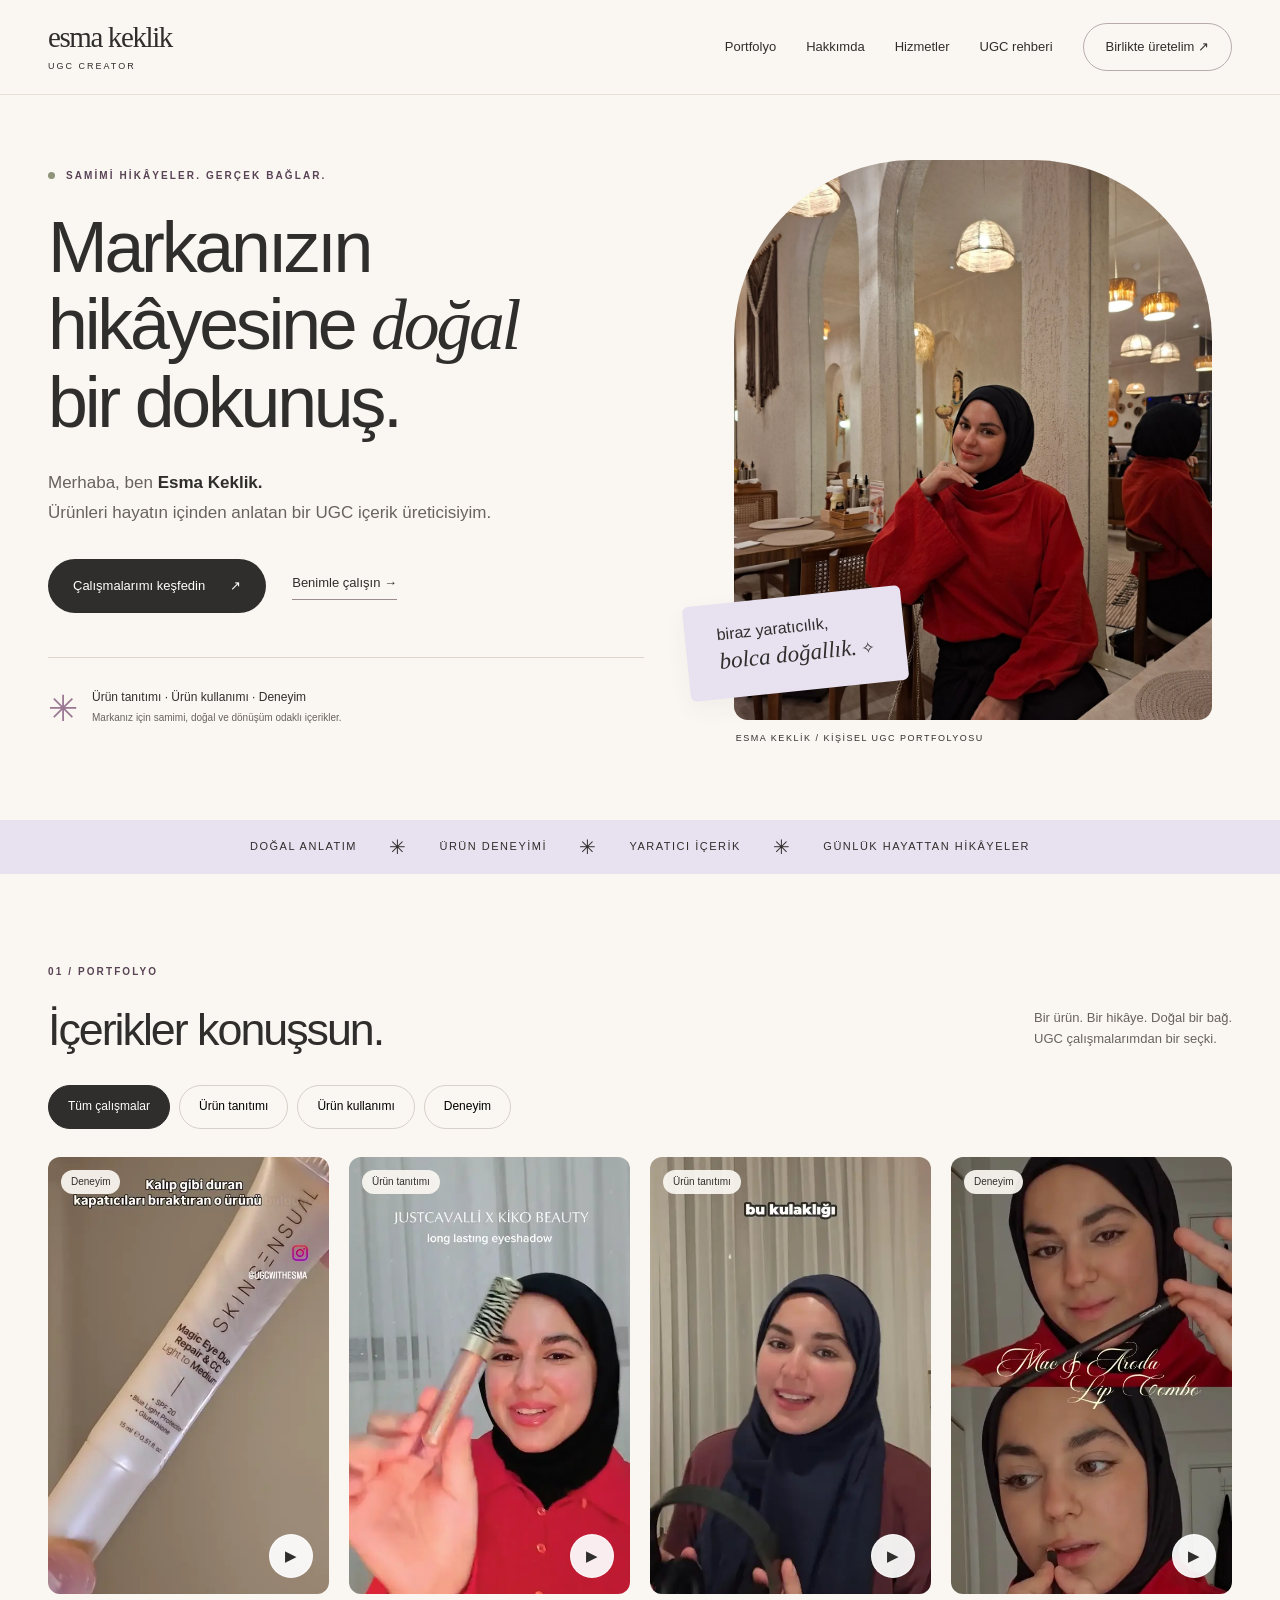
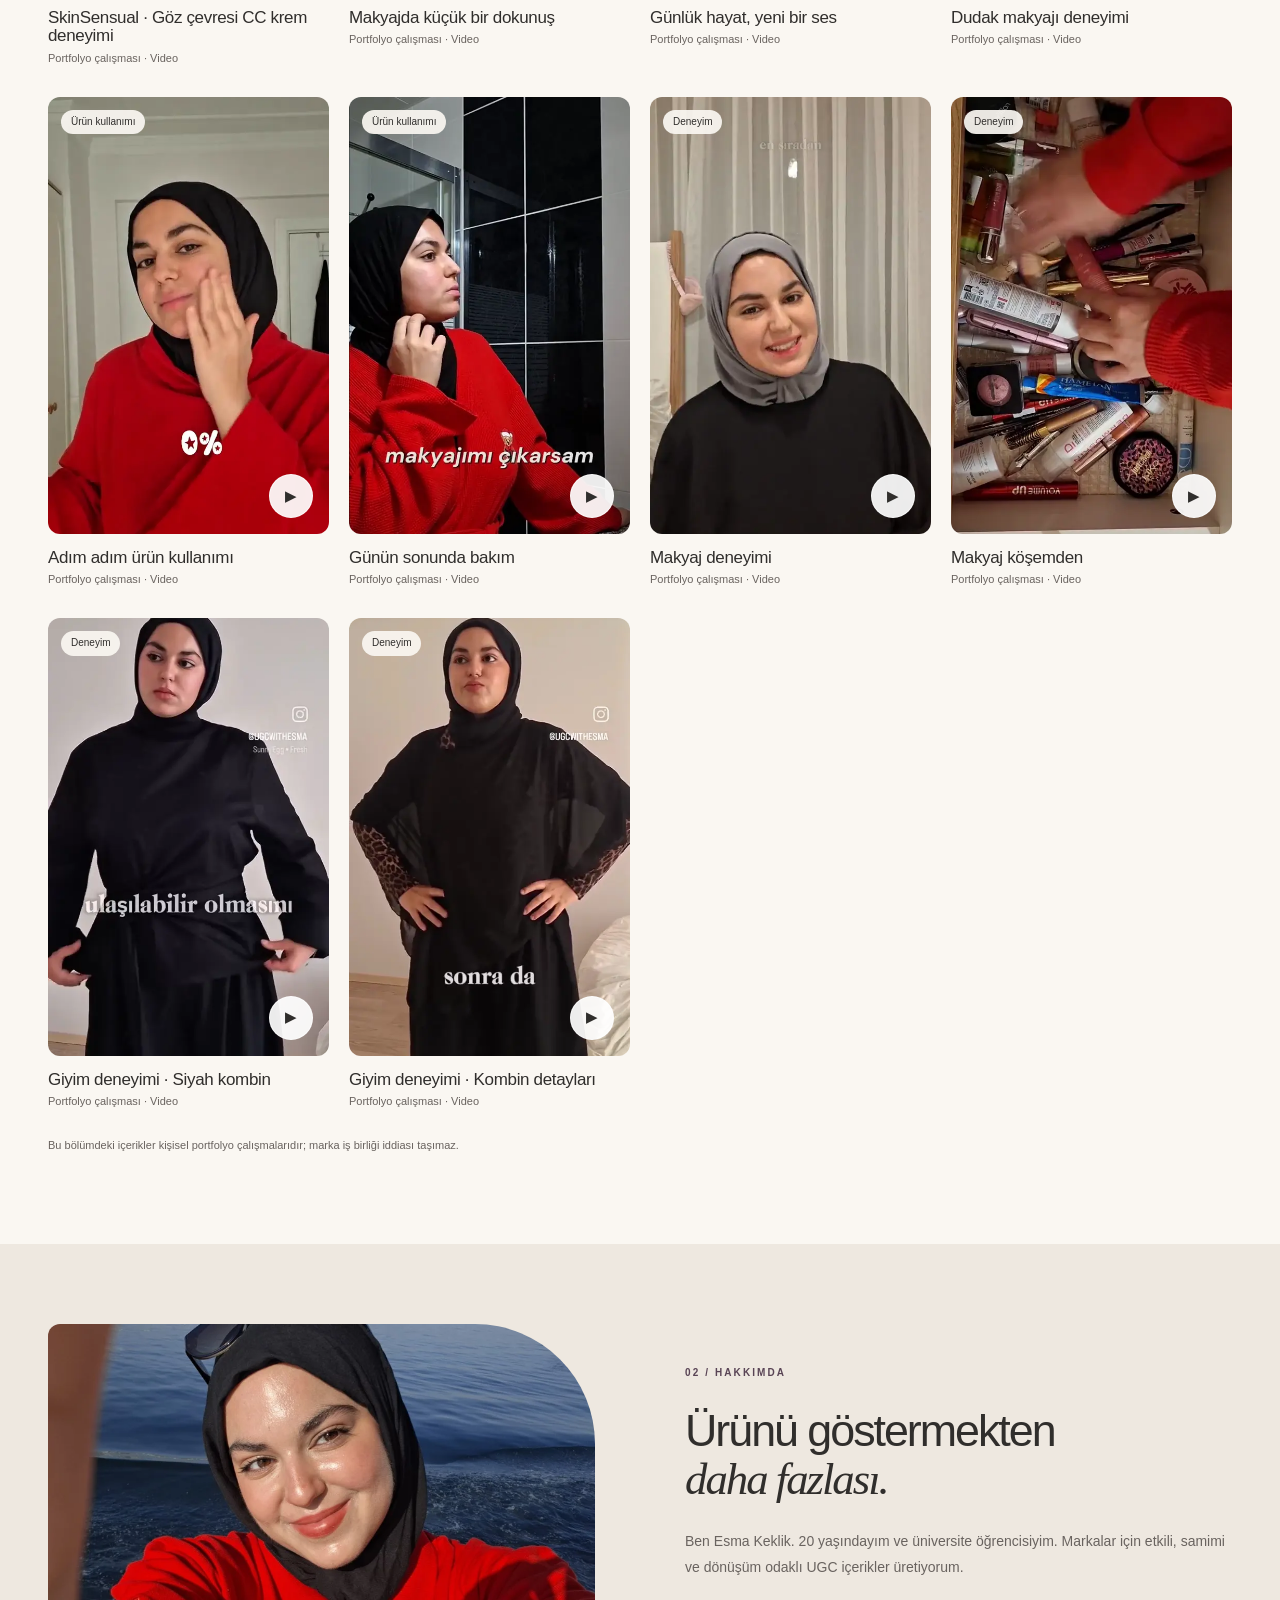
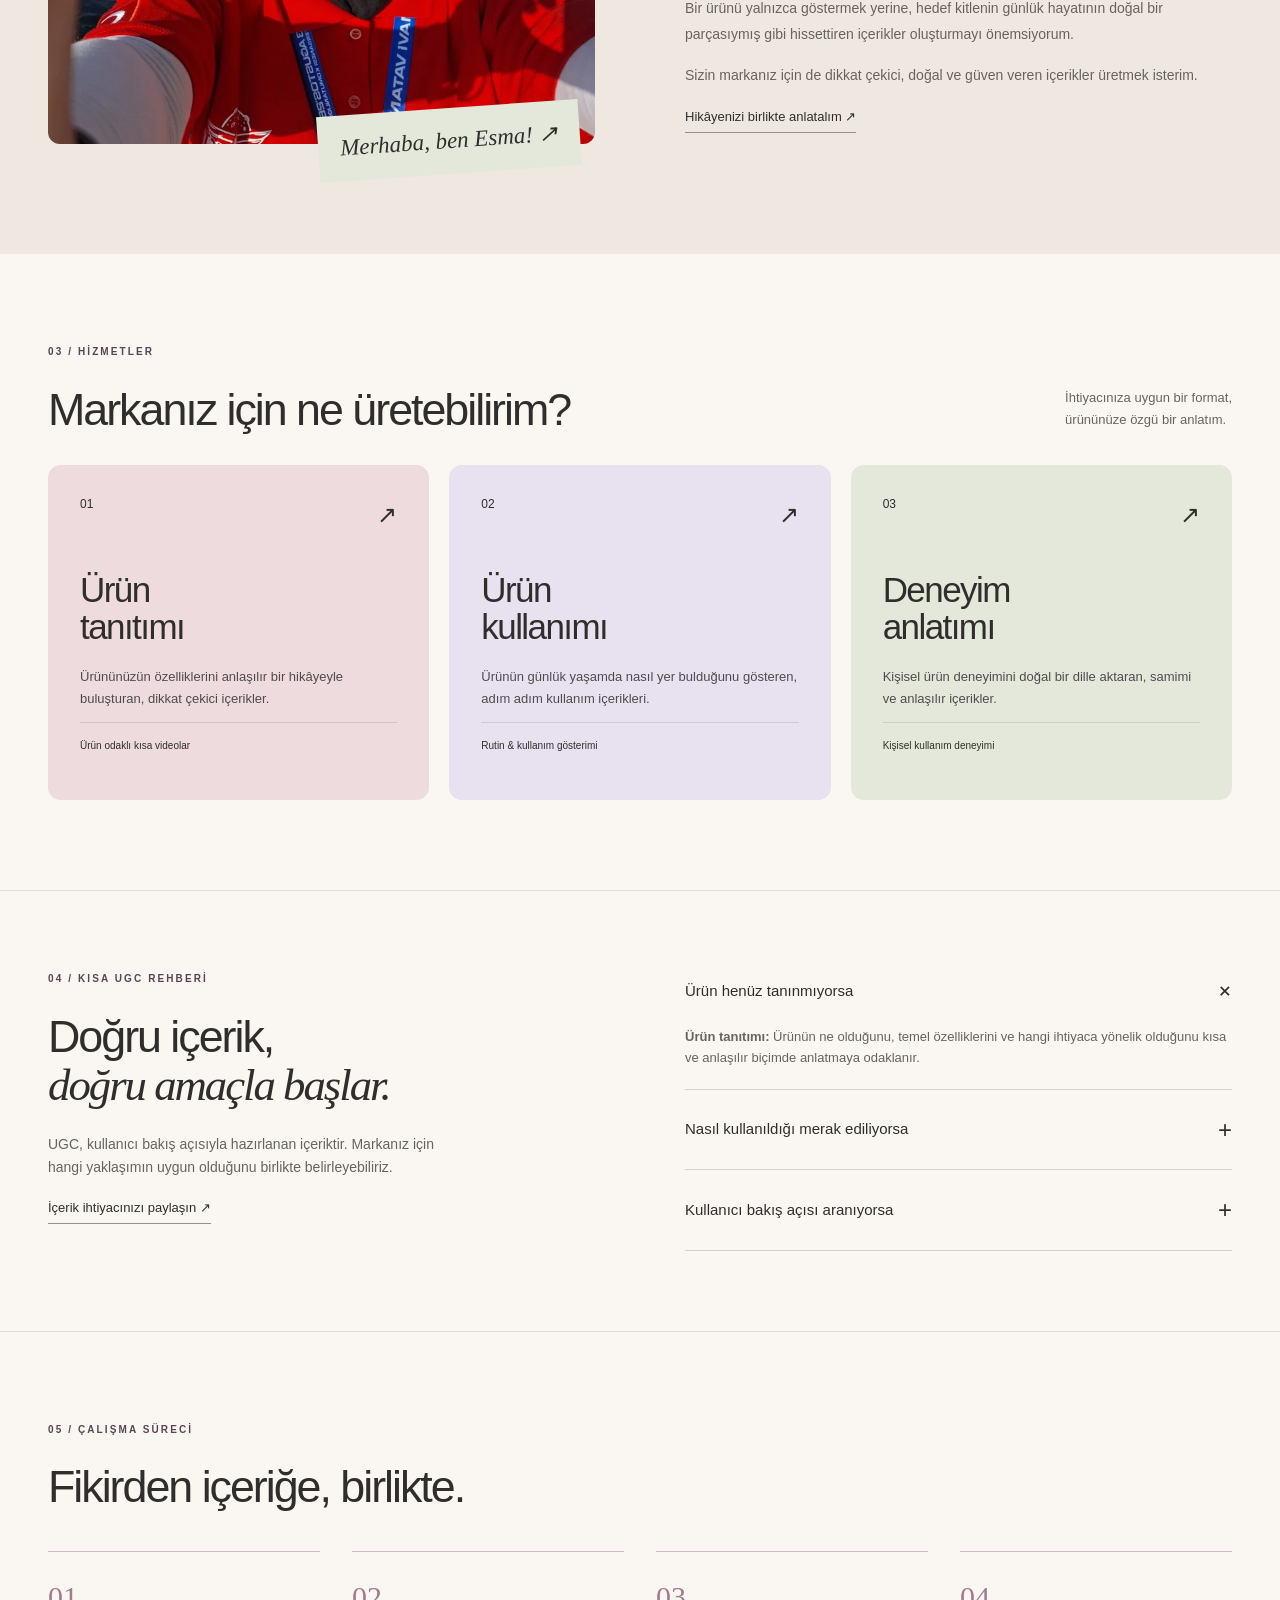
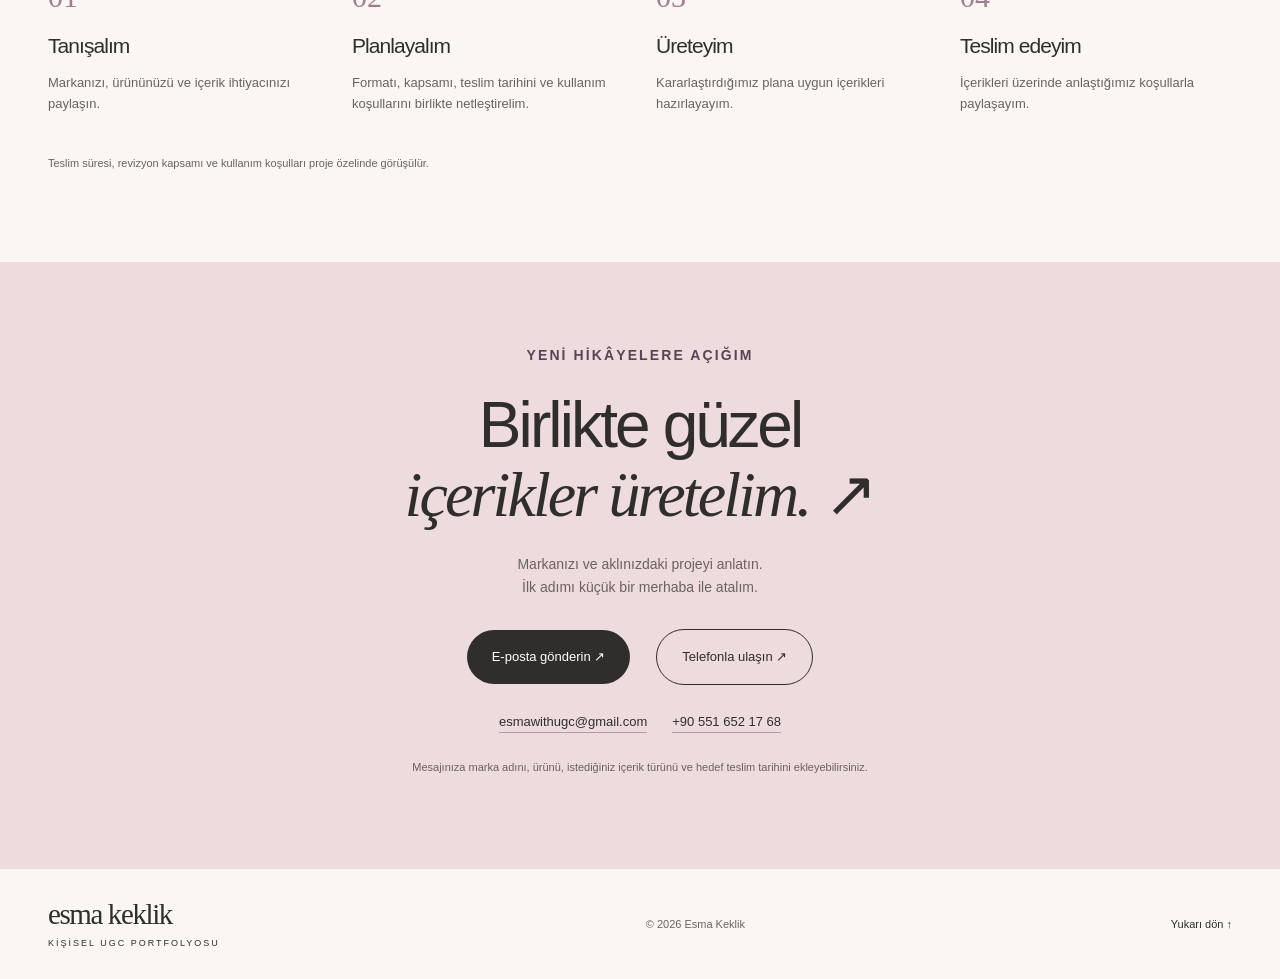
==== index.html @ 694cc9b6 "Publish UGC portfolio directly on GitHub Pages with updated SkinSensual video" ====
<!doctype html>
<html lang="tr"><head><meta charset="utf-8"><meta name="viewport" content="width=device-width, initial-scale=1"><meta name="description" content="Esma Keklik'in kişisel UGC portfolyosu. Doğal ürün tanıtımı, kullanım ve deneyim içerikleri. Çalışmaları inceleyin ve projenizi paylaşın."><meta name="theme-color" content="#faf7f2"><title>Esma Keklik | UGC İçerik Üreticisi</title><link rel="icon" href="data:image/svg+xml,%3Csvg xmlns='http://www.w3.org/2000/svg' viewBox='0 0 60 60'%3E%3Crect width='60' height='60' rx='30' fill='%23e8dbea'/%3E%3Ctext x='30' y='40' text-anchor='middle' font-size='32' fill='%234b3548'%3Ee%3C/text%3E%3C/svg%3E"><link rel="stylesheet" href="style.css"><script src="app.js" defer></script></head><body>
<a class="skip" href="#main">İçeriğe geç</a><header><nav class="wrap" aria-label="Ana menü"><a class="brand" href="#">esma keklik<span>UGC CREATOR</span></a><button id="menu-toggle" class="menu-toggle" aria-expanded="false" aria-controls="menu">Menü <span>☰</span></button><div id="menu" class="menu"><a href="#portfolyo">Portfolyo</a><a href="#hakkimda">Hakkımda</a><a href="#hizmetler">Hizmetler</a><a href="#rehber">UGC rehberi</a><a class="nav-cta" href="#iletisim">Birlikte üretelim ↗</a></div></nav></header>
<main id="main"><section class="hero wrap"><div class="hero-copy"><p class="eyebrow"><span class="dot"></span> SAMİMİ HİKÂYELER. GERÇEK BAĞLAR.</p><h1>Markanızın<br>hikâyesine <em>doğal</em><br>bir dokunuş.</h1><p class="intro">Merhaba, ben <strong>Esma Keklik.</strong><br>Ürünleri hayatın içinden anlatan bir UGC içerik üreticisiyim.</p><div class="actions"><a class="button primary" href="#portfolyo">Çalışmalarımı keşfedin <span>↗</span></a><a class="text-link" href="#iletisim">Benimle çalışın →</a></div><div class="hero-note"><span>✳</span><p>Ürün tanıtımı · Ürün kullanımı · Deneyim<br><small>Markanız için samimi, doğal ve dönüşüm odaklı içerikler.</small></p></div></div><div class="hero-art"><div class="image-frame"><img src="assets/portrait-new.webp" alt="Esma Keklik, kırmızı üstüyle kafede" width="1200" height="1600" fetchpriority="high"></div><div class="photo-tag">biraz yaratıcılık,<br><em>bolca doğallık.</em> ✧</div><span class="image-caption">ESMA KEKLİK / KİŞİSEL UGC PORTFOLYOSU</span></div></section>
<div class="ribbon" aria-hidden="true">DOĞAL ANLATIM <span>✳</span> ÜRÜN DENEYİMİ <span>✳</span> YARATICI İÇERİK <span>✳</span> GÜNLÜK HAYATTAN HİKÂYELER</div>
<section id="portfolyo" class="section wrap"><div class="section-top"><div><p class="eyebrow">01 / PORTFOLYO</p><h2>İçerikler konuşsun.</h2></div><p>Bir ürün. Bir hikâye. Doğal bir bağ.<br>UGC çalışmalarımdan bir seçki.</p></div><div class="filters" role="group" aria-label="Portfolyo filtreleri"><button class="active" data-filter="all" aria-pressed="true">Tüm çalışmalar</button><button data-filter="tanitim" aria-pressed="false">Ürün tanıtımı</button><button data-filter="kullanim" aria-pressed="false">Ürün kullanımı</button><button data-filter="deneyim" aria-pressed="false">Deneyim</button></div><div id="works" class="works" aria-live="polite"><p>Çalışmalar yükleniyor…</p></div><p class="portfolio-note">Bu bölümdeki içerikler kişisel portfolyo çalışmalarıdır; marka iş birliği iddiası taşımaz.</p></section>
<section id="hakkimda" class="about-section"><div class="wrap about"><div class="about-photo"><img src="assets/about.webp" alt="Esma'nın deniz kenarında çekilmiş samimi portresi" width="1536" height="865" loading="lazy"><span class="handnote">Merhaba, ben Esma! ↗</span></div><div><p class="eyebrow">02 / HAKKIMDA</p><h2>Ürünü göstermekten<br><em>daha fazlası.</em></h2><p>Ben Esma Keklik. 20 yaşındayım ve üniversite öğrencisiyim. Markalar için etkili, samimi ve dönüşüm odaklı UGC içerikler üretiyorum.</p><p>Bir ürünü yalnızca göstermek yerine, hedef kitlenin günlük hayatının doğal bir parçasıymış gibi hissettiren içerikler oluşturmayı önemsiyorum.</p><p>Sizin markanız için de dikkat çekici, doğal ve güven veren içerikler üretmek isterim.</p><a class="text-link" href="#iletisim">Hikâyenizi birlikte anlatalım ↗</a></div></div></section>
<section id="hizmetler" class="section wrap"><div class="section-top"><div><p class="eyebrow">03 / HİZMETLER</p><h2>Markanız için ne üretebilirim?</h2></div><p>İhtiyacınıza uygun bir format,<br>ürününüze özgü bir anlatım.</p></div><div class="services"><article class="service pink"><span class="service-number">01 <span>↗</span></span><h3>Ürün<br>tanıtımı</h3><p>Ürününüzün özelliklerini anlaşılır bir hikâyeyle buluşturan, dikkat çekici içerikler.</p><span class="service-tag">Ürün odaklı kısa videolar</span></article><article class="service lavender"><span class="service-number">02 <span>↗</span></span><h3>Ürün<br>kullanımı</h3><p>Ürünün günlük yaşamda nasıl yer bulduğunu gösteren, adım adım kullanım içerikleri.</p><span class="service-tag">Rutin & kullanım gösterimi</span></article><article class="service sage"><span class="service-number">03 <span>↗</span></span><h3>Deneyim<br>anlatımı</h3><p>Kişisel ürün deneyimini doğal bir dille aktaran, samimi ve anlaşılır içerikler.</p><span class="service-tag">Kişisel kullanım deneyimi</span></article></div></section>
<section id="rehber" class="guide-section"><div class="wrap guide"><div><p class="eyebrow">04 / KISA UGC REHBERİ</p><h2>Doğru içerik,<br><em>doğru amaçla başlar.</em></h2><p>UGC, kullanıcı bakış açısıyla hazırlanan içeriktir. Markanız için hangi yaklaşımın uygun olduğunu birlikte belirleyebiliriz.</p><a class="text-link" href="#iletisim">İçerik ihtiyacınızı paylaşın ↗</a></div><div class="guide-details"><details open><summary><span>Ürün henüz tanınmıyorsa</span><span class="plus">+</span></summary><p><strong>Ürün tanıtımı:</strong> Ürünün ne olduğunu, temel özelliklerini ve hangi ihtiyaca yönelik olduğunu kısa ve anlaşılır biçimde anlatmaya odaklanır.</p></details><details><summary><span>Nasıl kullanıldığı merak ediliyorsa</span><span class="plus">+</span></summary><p><strong>Ürün kullanımı:</strong> Kullanım adımlarını ve ürünü günlük rutine dahil etmeyi gösterir. İzleyicinin ürünü kendi hayatında hayal etmesini kolaylaştırmayı hedefler.</p></details><details><summary><span>Kullanıcı bakış açısı aranıyorsa</span><span class="plus">+</span></summary><p><strong>Deneyim anlatımı:</strong> Gerçek kişisel kullanım deneyimine dayanır. Samimi gözlemlerle ürüne ilişkin soruları yanıtlamaya odaklanır.</p></details></div></div></section>
<section id="surec" class="section wrap"><p class="eyebrow">05 / ÇALIŞMA SÜRECİ</p><h2>Fikirden içeriğe, birlikte.</h2><div class="steps"><article><span>01</span><h3>Tanışalım</h3><p>Markanızı, ürününüzü ve içerik ihtiyacınızı paylaşın.</p></article><article><span>02</span><h3>Planlayalım</h3><p>Formatı, kapsamı, teslim tarihini ve kullanım koşullarını birlikte netleştirelim.</p></article><article><span>03</span><h3>Üreteyim</h3><p>Kararlaştırdığımız plana uygun içerikleri hazırlayayım.</p></article><article><span>04</span><h3>Teslim edeyim</h3><p>İçerikleri üzerinde anlaştığımız koşullarla paylaşayım.</p></article></div><p class="portfolio-note">Teslim süresi, revizyon kapsamı ve kullanım koşulları proje özelinde görüşülür.</p></section>
<section id="iletisim" class="contact-section"><div class="wrap contact"><p class="eyebrow">YENİ HİKÂYELERE AÇIĞIM</p><h2>Birlikte güzel<br><em>içerikler üretelim.</em> ↗</h2><p>Markanızı ve aklınızdaki projeyi anlatın.<br>İlk adımı küçük bir merhaba ile atalım.</p><div class="actions"><a class="button primary" href="mailto:esmawithugc@gmail.com?subject=UGC%20%C4%B0%C5%9F%20Birli%C4%9Fi">E-posta gönderin ↗</a><a class="button outline" href="tel:+905516521768">Telefonla ulaşın ↗</a></div><div class="contact-links"><a href="mailto:esmawithugc@gmail.com">esmawithugc@gmail.com</a><a href="tel:+905516521768">+90 551 652 17 68</a></div><p class="brief-note">Mesajınıza marka adını, ürünü, istediğiniz içerik türünü ve hedef teslim tarihini ekleyebilirsiniz.</p></div></section></main>
<footer class="wrap"><a class="brand" href="#">esma keklik<span>KİŞİSEL UGC PORTFOLYOSU</span></a><p>© <span id="year">2026</span> Esma Keklik</p><a href="#main">Yukarı dön ↑</a></footer>
<dialog id="video-dialog" aria-labelledby="video-title"><div class="dialog-heading"><h2 id="video-title">Portfolyo çalışması</h2><button id="close-video" aria-label="Videoyu kapat">✕</button></div><video id="player" controls playsinline preload="none"></video><p>Kişisel portfolyo çalışması</p></dialog></body></html>
---- style.css ----
:root{--bg:#faf7f2;--ink:#302e2c;--muted:#69635f;--pink:#eddbdd;--lavender:#e7e1f0;--sage:#e3e8db;--accent:#594455}*{box-sizing:border-box}html{scroll-behavior:smooth;scroll-padding-top:100px}body{margin:0;background:var(--bg);color:var(--ink);font-family:Arial,Helvetica,sans-serif;font-size:16px;line-height:1.65}a{color:inherit;text-decoration:none}button{font:inherit;cursor:pointer}img{max-width:100%;display:block}button,a,summary{-webkit-tap-highlight-color:transparent}a:focus-visible,button:focus-visible,summary:focus-visible{outline:3px solid var(--accent);outline-offset:5px}h1,h2,h3,p{margin-top:0}h1,h2,h3{font-weight:500;line-height:1.08;letter-spacing:-.045em}h1{font-size:clamp(52px,5.6vw,82px);margin-bottom:26px}h2{font-size:clamp(34px,3.5vw,52px);margin-bottom:24px}h3{font-size:28px}em{font-family:Georgia,'Times New Roman',serif;font-weight:400}p{color:var(--muted)}.wrap{width:min(1240px,calc(100% - 96px));margin:auto}.skip{position:fixed;top:-100px;background:var(--ink);color:white;padding:12px;z-index:10}.skip:focus{top:10px}header{position:sticky;top:0;background:rgba(250,247,242,.96);z-index:5;border-bottom:1px solid #e8e1d8}nav{display:flex;align-items:center;justify-content:space-between;min-height:94px}.brand{font-family:Georgia,serif;font-size:29px;letter-spacing:-1.4px;line-height:1.1}.brand span{font-family:Arial,sans-serif;display:block;font-size:9px;letter-spacing:2px;margin-top:8px}.menu{display:flex;align-items:center;gap:30px;font-size:13px}.nav-cta{border:1px solid #b7abae;border-radius:30px;padding:12px 22px}.menu-toggle{display:none}.hero{display:grid;grid-template-columns:1.15fr 1fr;gap:70px;align-items:center;padding-top:65px;padding-bottom:74px}.eyebrow{font-size:10px;letter-spacing:2.1px;font-weight:600;color:var(--accent);margin-bottom:24px}.dot{display:inline-block;background:#8d9479;width:7px;height:7px;border-radius:50%;margin-right:6px}.intro{font-size:17px;max-width:450px;line-height:1.8}.intro strong{color:var(--ink)}.actions{display:flex;align-items:center;flex-wrap:wrap;gap:26px;margin-top:30px}.button{padding:16px 25px;border-radius:32px;font-size:13px;display:inline-flex;justify-content:center;align-items:center;gap:25px;transition:transform .2s,background .2s;min-height:50px}.button:hover{transform:translateY(-2px)}.primary{background:var(--ink);color:white}.primary:hover{background:var(--accent)}.outline{border:1px solid var(--ink)}.text-link{font-size:13px;padding-bottom:5px;border-bottom:1px solid #9c8c92;display:inline-block}.hero-note{display:flex;align-items:center;gap:14px;border-top:1px solid #ded5cc;margin-top:44px;padding-top:21px}.hero-note>span{font-size:36px;color:#9a7894}.hero-note p{font-size:12px;margin:0;color:var(--ink)}.hero-note small{font-size:10px;color:var(--muted)}.hero-art{position:relative;padding:0 20px 26px}.image-frame{height:560px;border-radius:180px 180px 14px 14px;overflow:hidden;background:#e9dfd1}.image-frame img{width:100%;height:100%;object-fit:cover;object-position:center 43%}.photo-tag{position:absolute;bottom:55px;left:-28px;transform:rotate(-6deg);background:var(--lavender);padding:20px 32px;border-radius:6px;font-size:16px;line-height:1.4;box-shadow:0 8px 25px #39222b0d}.photo-tag em{font-size:23px}.image-caption{position:absolute;bottom:0;left:22px;font-size:9px;letter-spacing:1.5px}.ribbon{display:flex;justify-content:center;gap:32px;padding:17px;background:var(--lavender);font-size:11px;letter-spacing:1.5px;white-space:nowrap;overflow:hidden}.ribbon span{font-size:20px;line-height:1}.section{padding-top:90px;padding-bottom:90px}.section-top{display:flex;justify-content:space-between;align-items:end;gap:35px;margin-bottom:32px}.section-top h2{margin-bottom:0}.section-top>p{font-size:13px;margin-bottom:3px}.filters{display:flex;gap:9px;flex-wrap:wrap;margin-bottom:28px}.filters button{background:transparent;border:1px solid #d7d0c8;border-radius:25px;padding:10px 19px;font-size:12px;min-height:44px}.filters button.active{background:var(--ink);color:white;border-color:var(--ink)}.works{display:grid;grid-template-columns:repeat(4,minmax(0,1fr));gap:30px 20px}.work button{display:block;padding:0;border:0;width:100%;position:relative;background:#e9dfd1;border-radius:12px;overflow:hidden;aspect-ratio:9/14}.work img{width:100%;height:100%;object-fit:cover;transition:transform .4s}.work button:hover img{transform:scale(1.035)}.play{position:absolute;bottom:16px;right:16px;border:1px solid #ffffffa6;background:#ffffffeb;width:44px;height:44px;border-radius:50%;display:grid;place-items:center;color:var(--ink);font-size:15px}.work-type{position:absolute;top:13px;left:13px;border-radius:18px;background:#faf7f2ed;padding:4px 10px;font-size:10px;color:var(--ink)}.work h3{font-size:17px;letter-spacing:-.02em;margin:15px 0 3px}.work p{font-size:11px;margin:0}.portfolio-note{font-size:11px;margin:26px 0 0}.about-section{background:#eee8e0;padding:80px 0}.about{display:grid;grid-template-columns:1fr 1fr;gap:90px;align-items:center}.about-photo{position:relative;padding-bottom:30px}.about-photo img{width:100%;height:420px;object-fit:cover;object-position:72% center;border-radius:12px 120px 12px 12px}.handnote{position:absolute;bottom:0;right:15px;font-family:Georgia,serif;font-style:italic;background:#e3e8db;padding:14px 22px;font-size:23px;transform:rotate(-4deg)}.about p:not(.eyebrow){font-size:14px;line-height:1.9}.services{display:grid;grid-template-columns:repeat(3,1fr);gap:20px}.service{padding:30px 32px;border-radius:13px;min-height:335px}.pink{background:var(--pink)}.lavender{background:var(--lavender)}.sage{background:var(--sage)}.service-number{display:flex;justify-content:space-between;font-size:12px;margin-bottom:36px}.service-number span{font-size:24px}.service h3{font-size:35px;margin-bottom:20px}.service p{font-size:13px;color:#514b4e}.service-tag{font-size:10px;border-top:1px solid #77657833;display:block;padding-top:15px}.guide-section{padding:80px 0;border-top:1px solid #e3dcd4;border-bottom:1px solid #e3dcd4}.guide{display:grid;grid-template-columns:1fr 1fr;gap:90px}.guide>div>p:not(.eyebrow){font-size:14px;max-width:420px}.guide-details details{border-bottom:1px solid #d9d0c9;padding:20px 0}.guide-details details:first-child{padding-top:0}.guide-details summary{list-style:none;cursor:pointer;display:flex;justify-content:space-between;gap:20px;font-size:15px;min-height:30px;align-items:center}.guide-details summary::-webkit-details-marker{display:none}.plus{font-size:24px}.guide-details details[open] .plus{transform:rotate(45deg)}.guide-details details p{font-size:13px;padding-top:15px;margin:0}.steps{display:grid;grid-template-columns:repeat(4,1fr);gap:32px;margin-top:40px}.steps article{border-top:1px solid #cabdc6;padding-top:20px}.steps span{color:#9f7c93;font-family:Georgia,serif;font-size:30px}.steps h3{font-size:21px;margin:14px 0}.steps p{font-size:13px}.contact-section{background:var(--pink);padding:82px 0}.contact{text-align:center}.contact h2{font-size:clamp(43px,5vw,70px)}.contact>.actions{justify-content:center}.contact p{font-size:14px}.contact-links{display:flex;justify-content:center;gap:25px;font-size:13px;margin-top:26px;flex-wrap:wrap}.contact-links a{border-bottom:1px solid #b599a4}.contact .brief-note{font-size:11px;margin-top:25px}footer{display:flex;justify-content:space-between;align-items:center;padding-top:30px;padding-bottom:30px}footer p,footer>a:last-child{font-size:11px;margin:0}dialog{padding:18px;border:0;border-radius:14px;width:min(470px,calc(100% - 24px));max-height:94dvh;background:var(--bg);color:var(--ink)}dialog::backdrop{background:#201b22cf}.dialog-heading{display:flex;align-items:center;justify-content:space-between;gap:15px;margin-bottom:12px}.dialog-heading h2{font-family:Arial;font-size:17px;letter-spacing:0;margin:0}.dialog-heading button{width:44px;height:44px;border:0;border-radius:50%;background:var(--lavender)}dialog video{display:block;width:100%;max-height:72dvh;background:black;border-radius:8px}dialog>p{font-size:11px;margin:10px 0 0;text-align:center}.empty{grid-column:1/-1;padding:30px;background:var(--lavender);border-radius:10px}[hidden]{display:none!important}@media(min-width:1500px){.hero{gap:110px}}@media(max-width:1050px){.wrap{width:calc(100% - 56px)}.menu{gap:17px}.hero{gap:35px}.image-frame{height:510px}.about,.guide{gap:45px}.works{grid-template-columns:repeat(3,minmax(0,1fr))}.service{padding:25px}.ribbon{gap:20px;font-size:9px}.photo-tag{left:-12px}}@media(max-width:760px){.wrap{width:calc(100% - 36px)}nav{min-height:75px}.brand{font-size:25px}.menu-toggle{display:flex;gap:14px;align-items:center;background:transparent;border:1px solid #d4c8ce;border-radius:25px;padding:10px 16px;font-size:12px;min-height:44px}.menu{display:none;position:absolute;top:74px;left:0;right:0;background:var(--bg);padding:20px;flex-direction:column;align-items:stretch;gap:0;border-bottom:1px solid #ddd}.menu.open{display:flex}.menu a{padding:13px 18px}.nav-cta{margin-top:10px}.hero{grid-template-columns:1fr;padding-top:40px;gap:30px;padding-bottom:45px}.hero h1{font-size:clamp(47px,9vw,66px)}.hero .eyebrow{font-size:9px;letter-spacing:1.3px}.intro{font-size:15px}.hero-note{margin-top:26px}.hero-art{width:min(420px,100%);margin:auto;padding:0 15px 26px}.image-frame{height:480px}.photo-tag{left:0;padding:15px 23px;font-size:14px}.ribbon{justify-content:flex-start;gap:18px}.section{padding-top:56px;padding-bottom:56px}.section-top{display:block}.section-top>p{margin-top:15px}.filters{gap:7px}.filters button{padding:10px 14px;font-size:11px}.works{grid-template-columns:repeat(2,minmax(0,1fr));gap:23px 12px}.work h3{font-size:14px;line-height:1.35}.work-type{top:9px;left:8px;font-size:8px;padding:4px 8px}.play{width:36px;height:36px;bottom:10px;right:10px}.about-section{padding:50px 0}.about{grid-template-columns:1fr;gap:40px}.about-photo img{height:350px}.services{grid-template-columns:1fr;gap:15px}.service{min-height:0;padding:25px}.service h3{font-size:31px}.service h3 br{display:none}.service-number{margin-bottom:20px}.service p{max-width:480px}.guide-section{padding:50px 0}.guide{grid-template-columns:1fr;gap:30px}.steps{grid-template-columns:repeat(2,1fr);gap:25px}.contact-section{padding:55px 0}.contact .actions{gap:13px}.contact-links{gap:12px;flex-direction:column;align-items:center}footer{flex-wrap:wrap;gap:25px}footer .brand{width:100%}.actions{gap:20px}.button{padding:14px 20px}}@media(max-width:380px){.hero h1{font-size:43px}.works{grid-template-columns:1fr}.work button{aspect-ratio:9/13}.steps{grid-template-columns:1fr}.actions{align-items:flex-start;flex-direction:column}.contact .actions{align-items:center}.image-frame{height:430px}}@media(prefers-reduced-motion:reduce){html{scroll-behavior:auto}*,*::before,*::after{transition:none!important}}
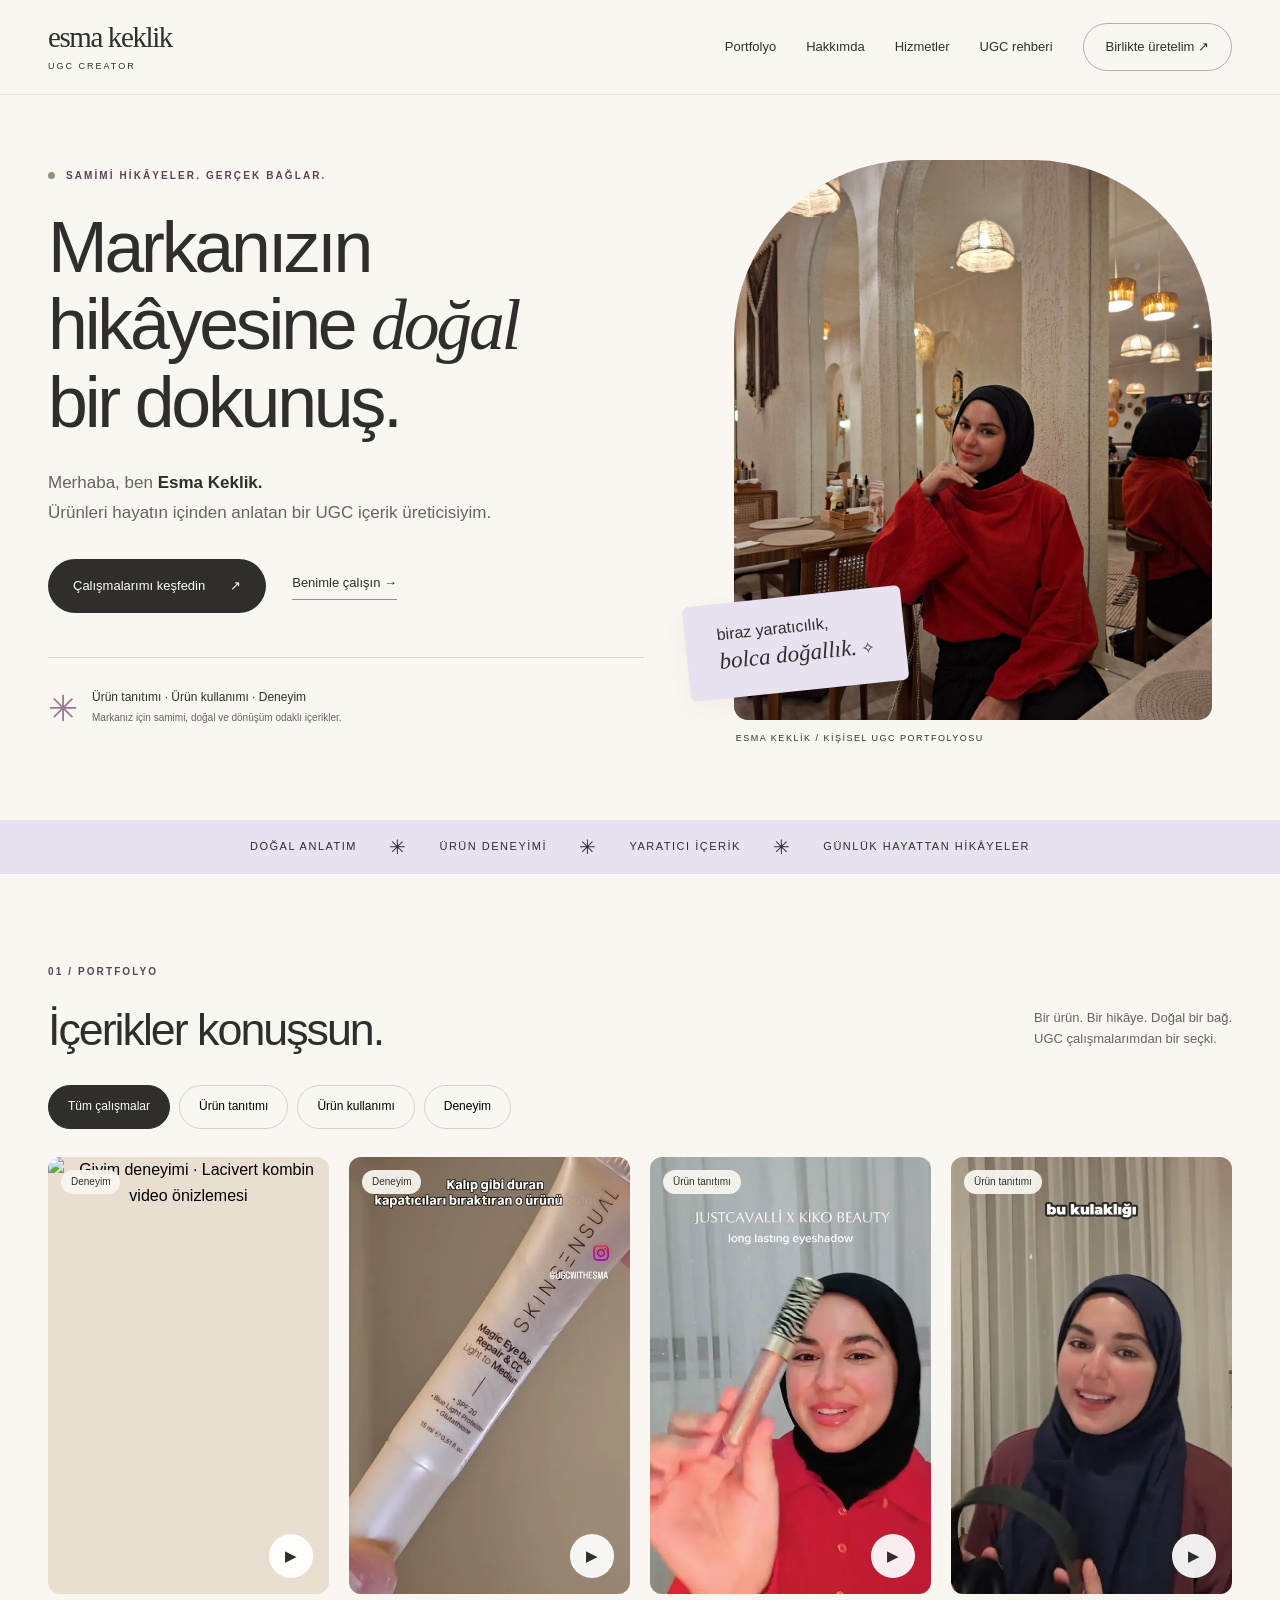
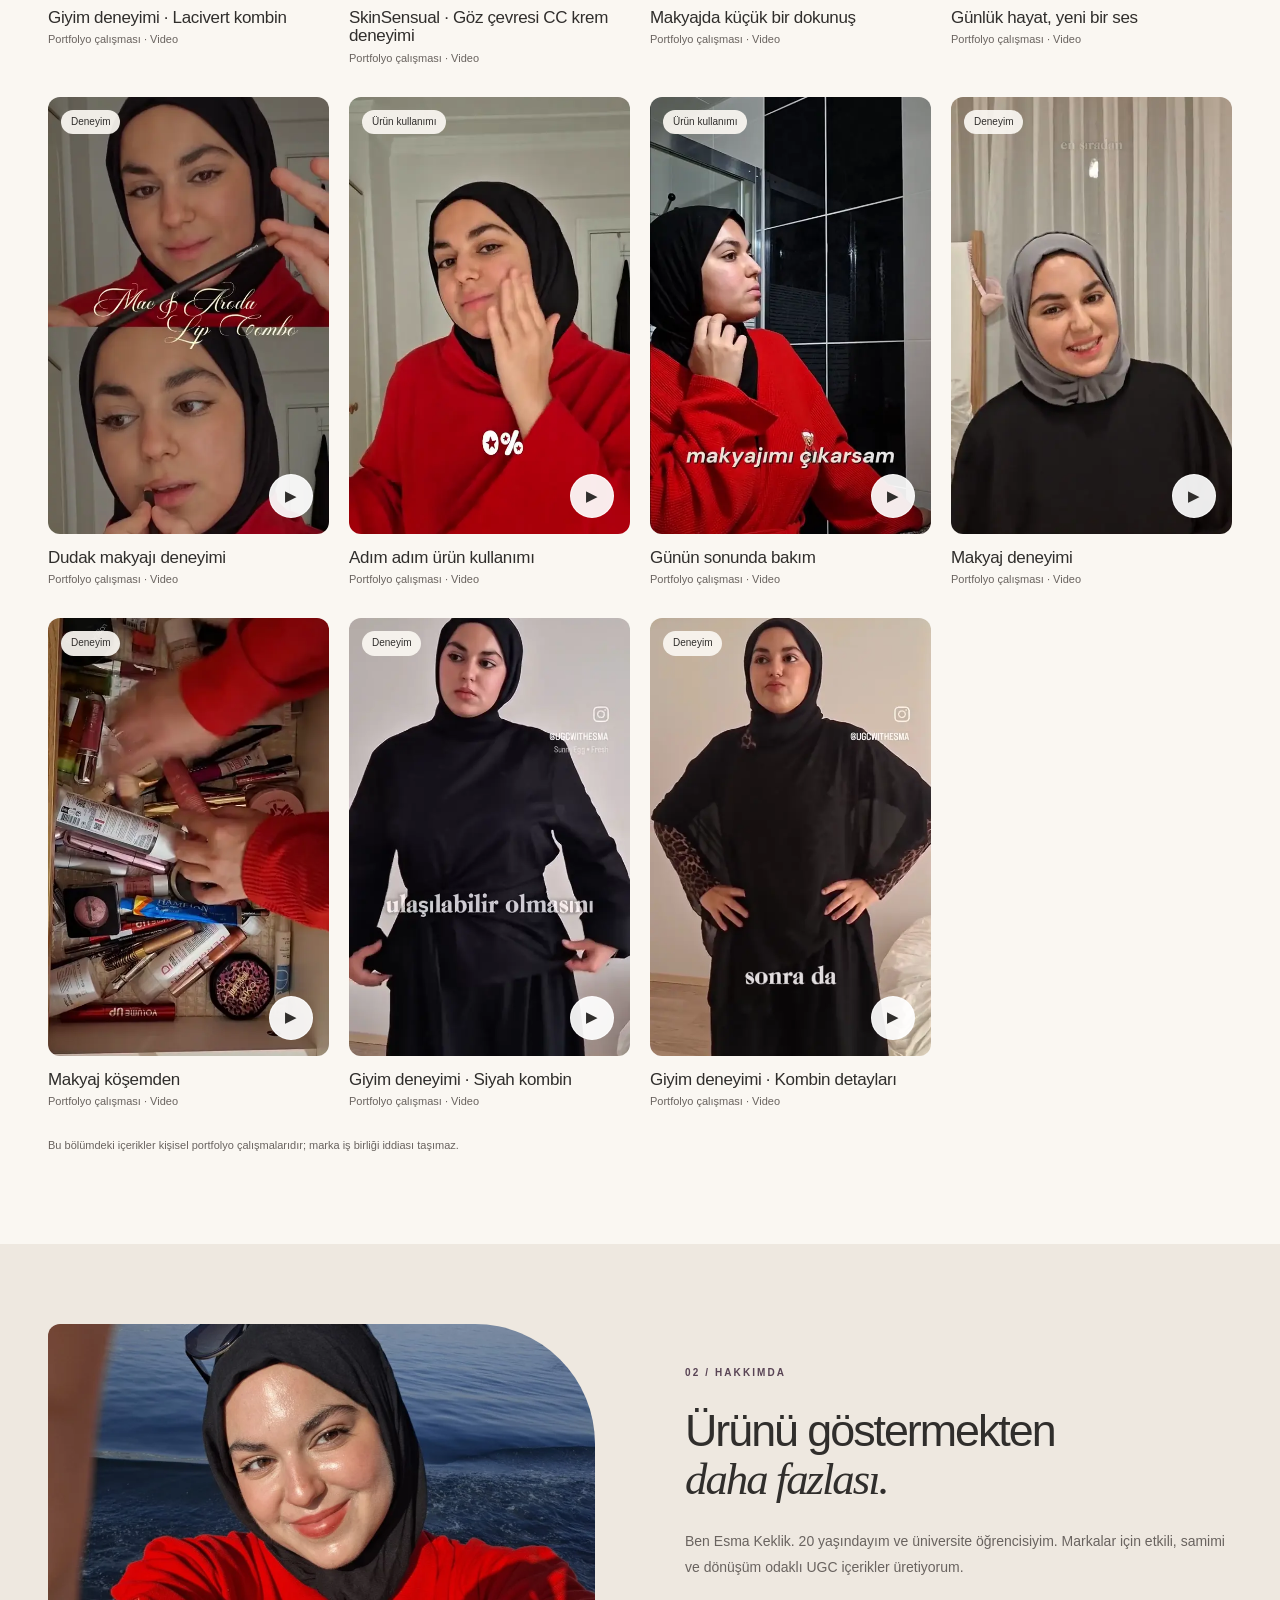
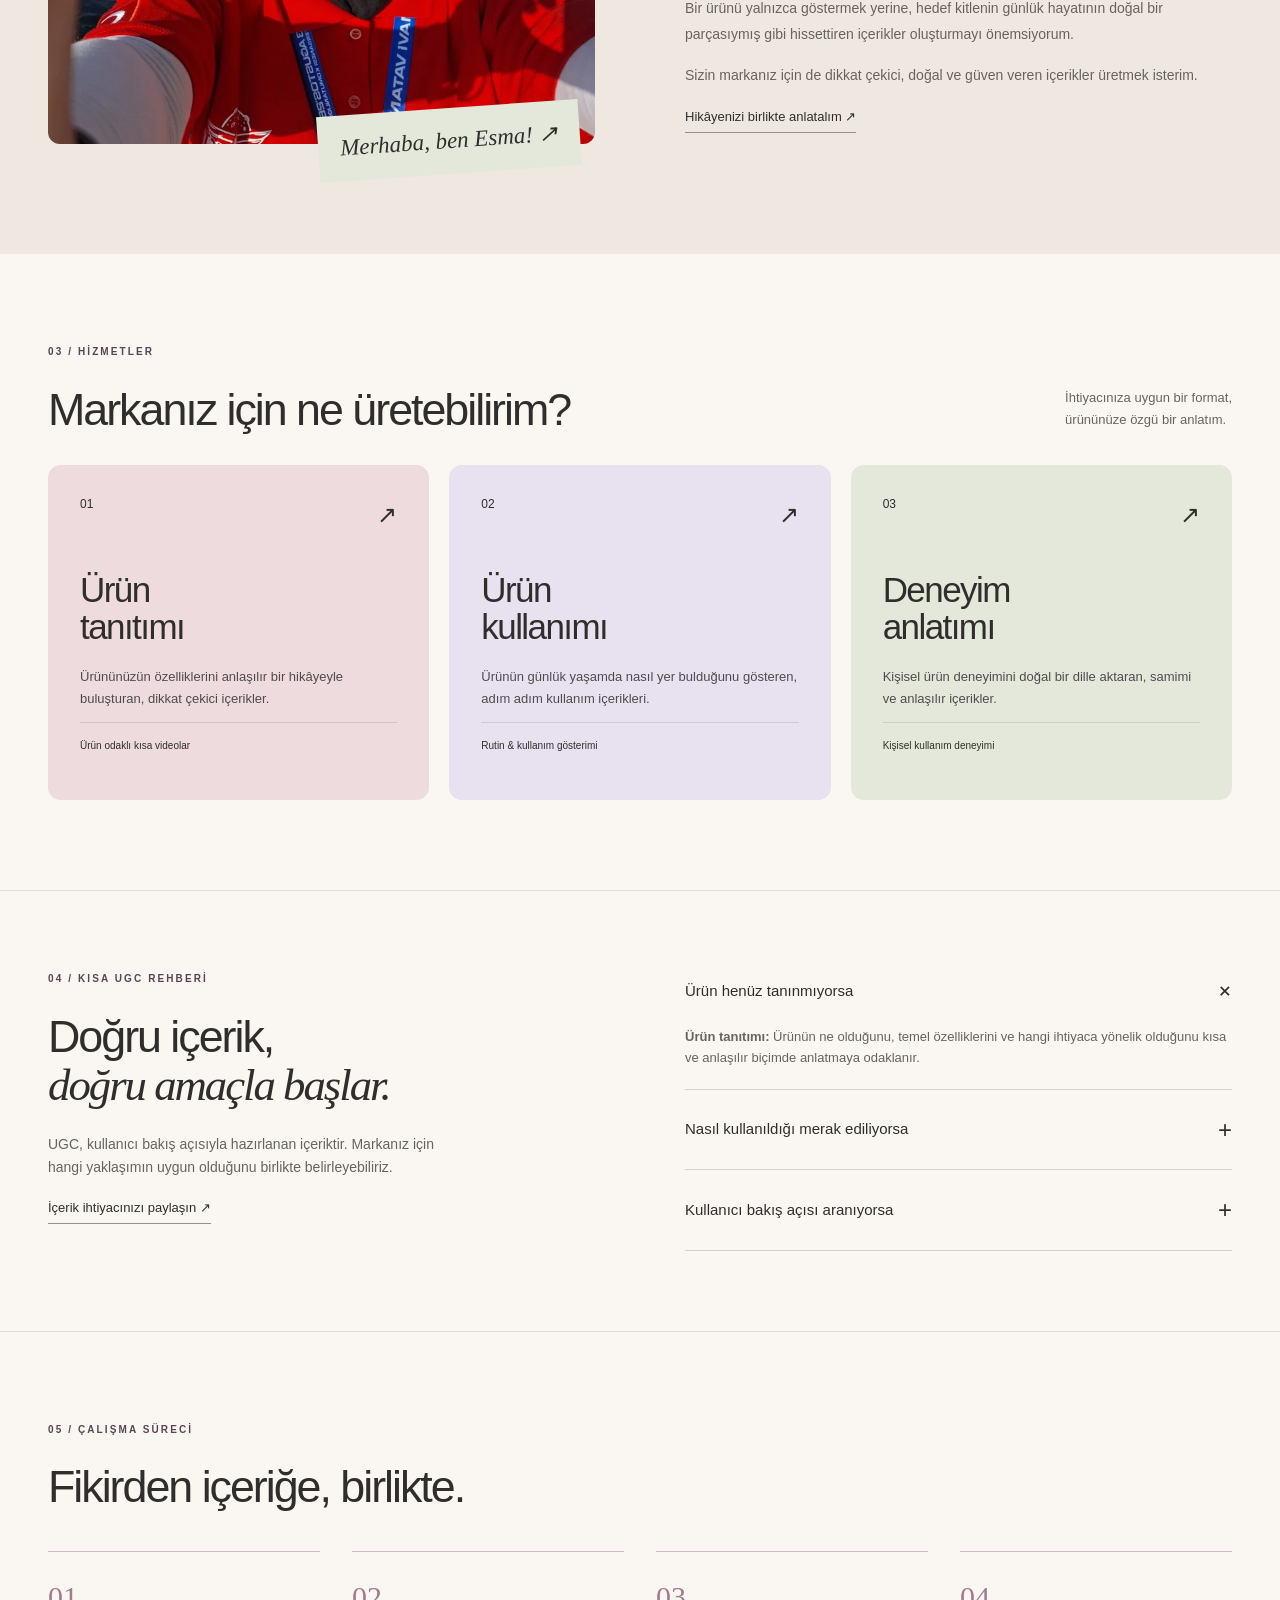
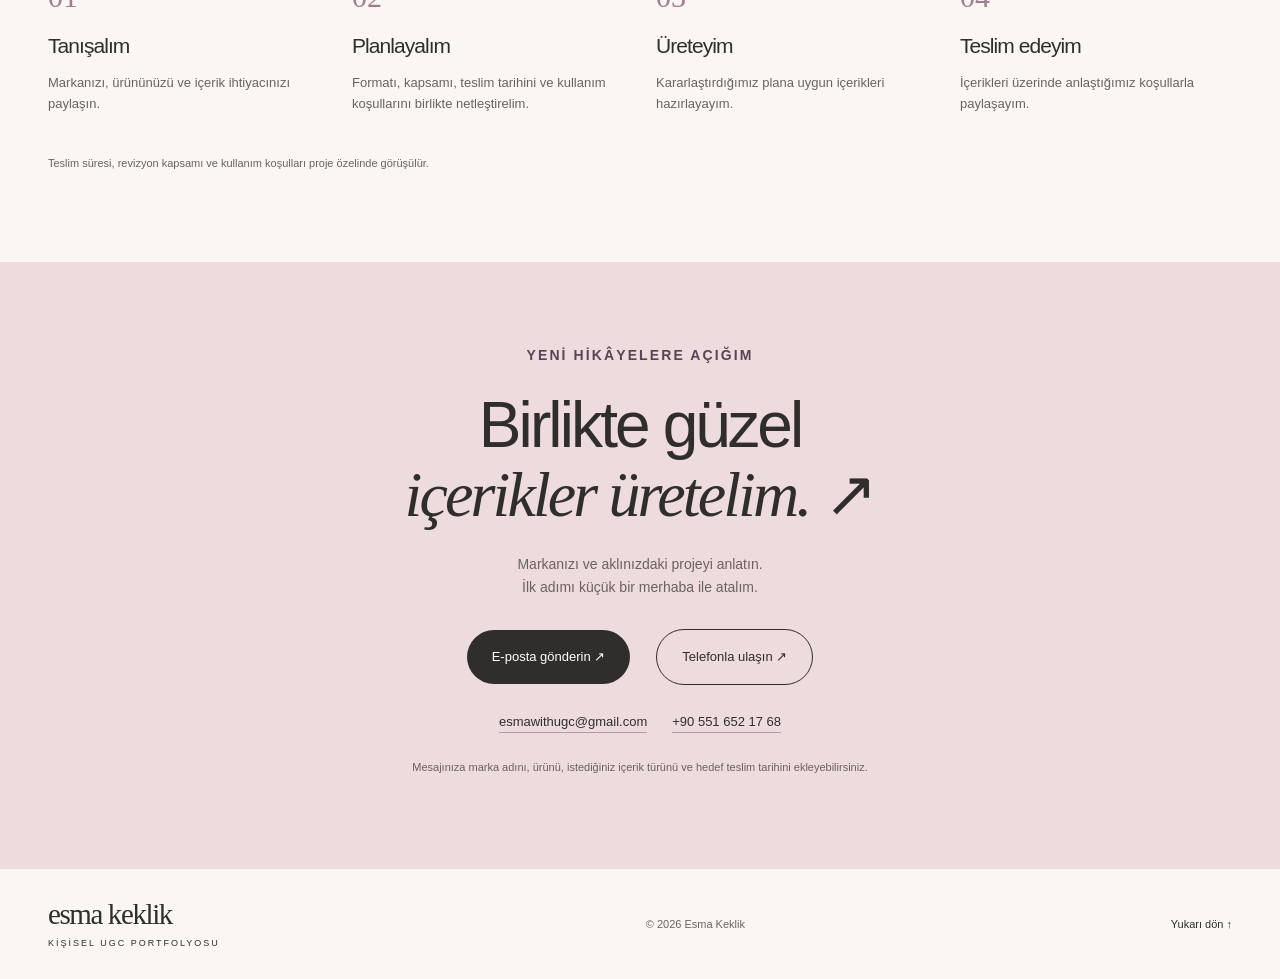
==== commit e3c235bf: "Refresh the portfolio video list on GitHub Pages" ====
--- a/index.html
+++ b/index.html
@@ -1,5 +1,5 @@
 <!doctype html>
-<html lang="tr"><head><meta charset="utf-8"><meta name="viewport" content="width=device-width, initial-scale=1"><meta name="description" content="Esma Keklik'in kişisel UGC portfolyosu. Doğal ürün tanıtımı, kullanım ve deneyim içerikleri. Çalışmaları inceleyin ve projenizi paylaşın."><meta name="theme-color" content="#faf7f2"><title>Esma Keklik | UGC İçerik Üreticisi</title><link rel="icon" href="data:image/svg+xml,%3Csvg xmlns='http://www.w3.org/2000/svg' viewBox='0 0 60 60'%3E%3Crect width='60' height='60' rx='30' fill='%23e8dbea'/%3E%3Ctext x='30' y='40' text-anchor='middle' font-size='32' fill='%234b3548'%3Ee%3C/text%3E%3C/svg%3E"><link rel="stylesheet" href="style.css"><script src="app.js" defer></script></head><body>
+<html lang="tr"><head><meta charset="utf-8"><meta name="viewport" content="width=device-width, initial-scale=1"><meta name="description" content="Esma Keklik'in kişisel UGC portfolyosu. Doğal ürün tanıtımı, kullanım ve deneyim içerikleri. Çalışmaları inceleyin ve projenizi paylaşın."><meta name="theme-color" content="#faf7f2"><title>Esma Keklik UGC Portfolyo</title><link rel="icon" href="data:image/svg+xml,%3Csvg xmlns='http://www.w3.org/2000/svg' viewBox='0 0 60 60'%3E%3Crect width='60' height='60' rx='30' fill='%23e8dbea'/%3E%3Ctext x='30' y='40' text-anchor='middle' font-size='32' fill='%234b3548'%3Ee%3C/text%3E%3C/svg%3E"><link rel="stylesheet" href="style.css"><script src="app.js?v=35d7866" defer></script></head><body>
 <a class="skip" href="#main">İçeriğe geç</a><header><nav class="wrap" aria-label="Ana menü"><a class="brand" href="#">esma keklik<span>UGC CREATOR</span></a><button id="menu-toggle" class="menu-toggle" aria-expanded="false" aria-controls="menu">Menü <span>☰</span></button><div id="menu" class="menu"><a href="#portfolyo">Portfolyo</a><a href="#hakkimda">Hakkımda</a><a href="#hizmetler">Hizmetler</a><a href="#rehber">UGC rehberi</a><a class="nav-cta" href="#iletisim">Birlikte üretelim ↗</a></div></nav></header>
 <main id="main"><section class="hero wrap"><div class="hero-copy"><p class="eyebrow"><span class="dot"></span> SAMİMİ HİKÂYELER. GERÇEK BAĞLAR.</p><h1>Markanızın<br>hikâyesine <em>doğal</em><br>bir dokunuş.</h1><p class="intro">Merhaba, ben <strong>Esma Keklik.</strong><br>Ürünleri hayatın içinden anlatan bir UGC içerik üreticisiyim.</p><div class="actions"><a class="button primary" href="#portfolyo">Çalışmalarımı keşfedin <span>↗</span></a><a class="text-link" href="#iletisim">Benimle çalışın →</a></div><div class="hero-note"><span>✳</span><p>Ürün tanıtımı · Ürün kullanımı · Deneyim<br><small>Markanız için samimi, doğal ve dönüşüm odaklı içerikler.</small></p></div></div><div class="hero-art"><div class="image-frame"><img src="assets/portrait-new.webp" alt="Esma Keklik, kırmızı üstüyle kafede" width="1200" height="1600" fetchpriority="high"></div><div class="photo-tag">biraz yaratıcılık,<br><em>bolca doğallık.</em> ✧</div><span class="image-caption">ESMA KEKLİK / KİŞİSEL UGC PORTFOLYOSU</span></div></section>
 <div class="ribbon" aria-hidden="true">DOĞAL ANLATIM <span>✳</span> ÜRÜN DENEYİMİ <span>✳</span> YARATICI İÇERİK <span>✳</span> GÜNLÜK HAYATTAN HİKÂYELER</div>
